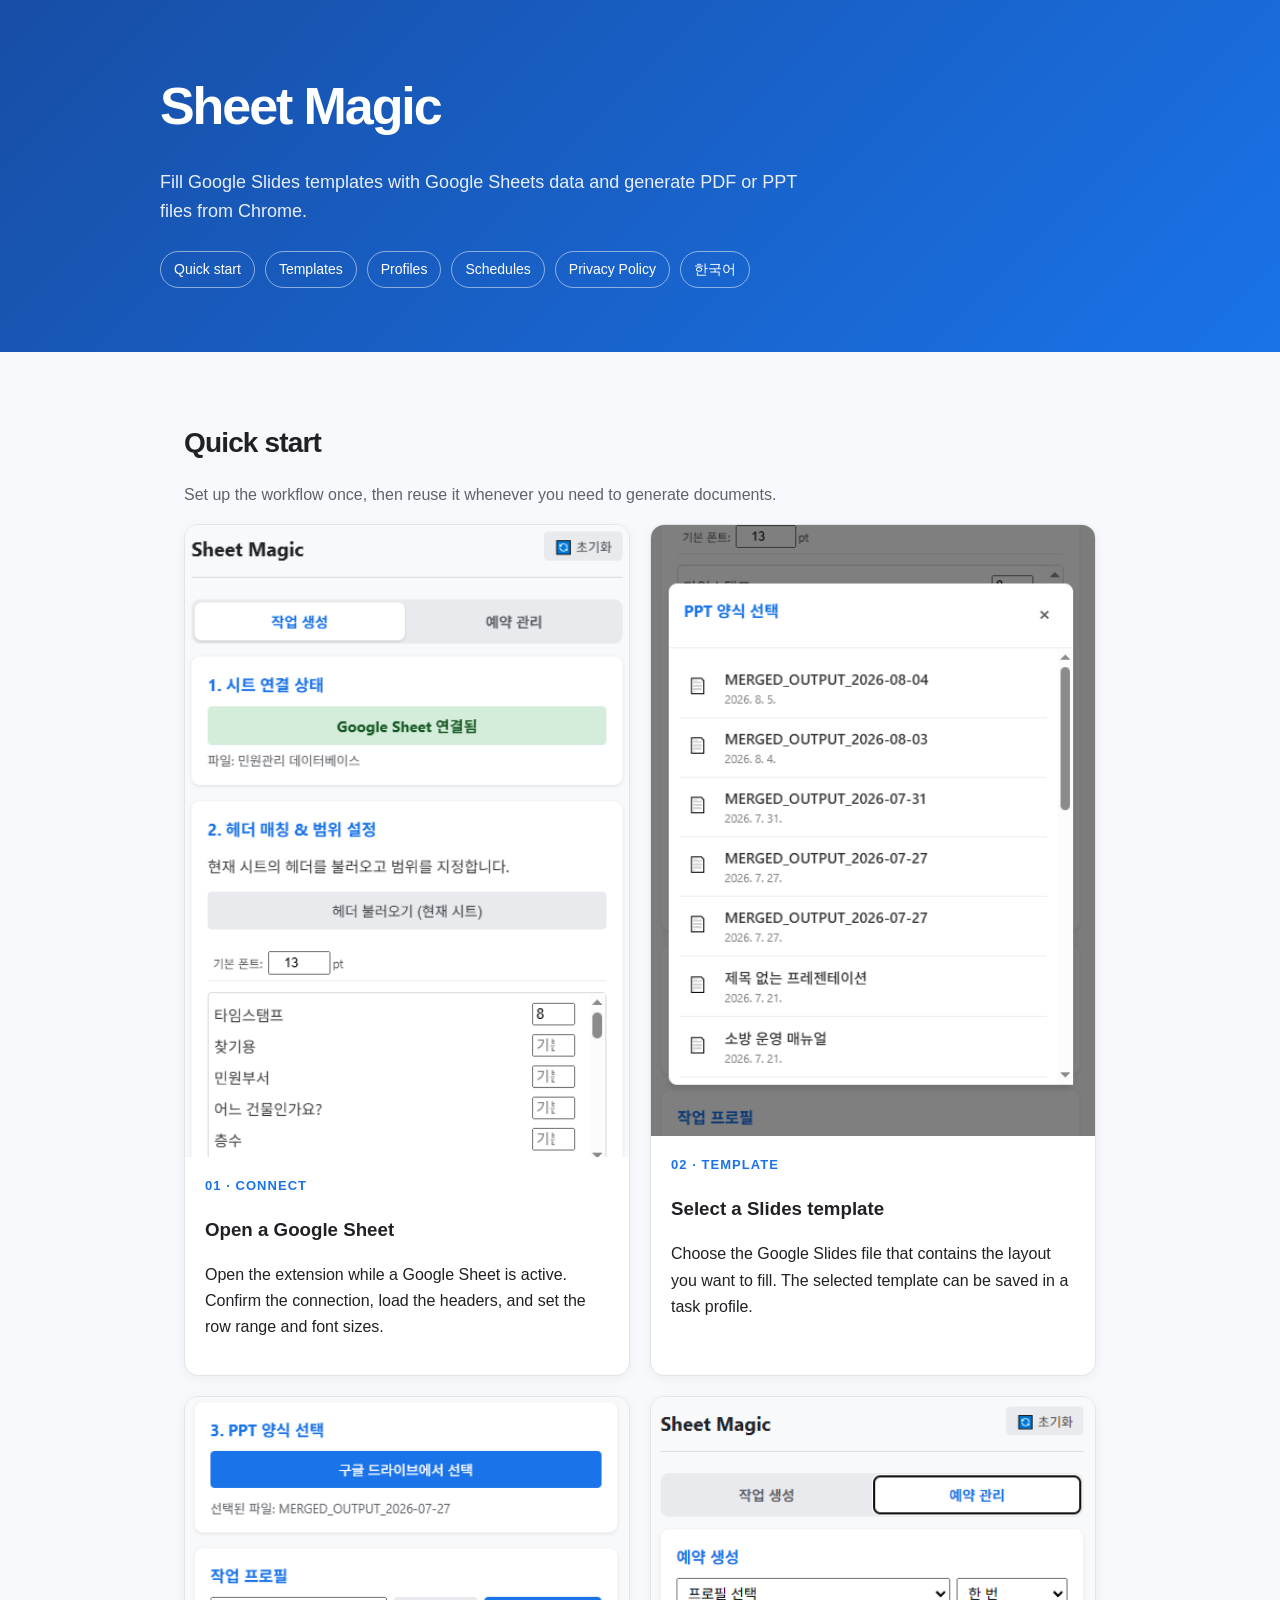
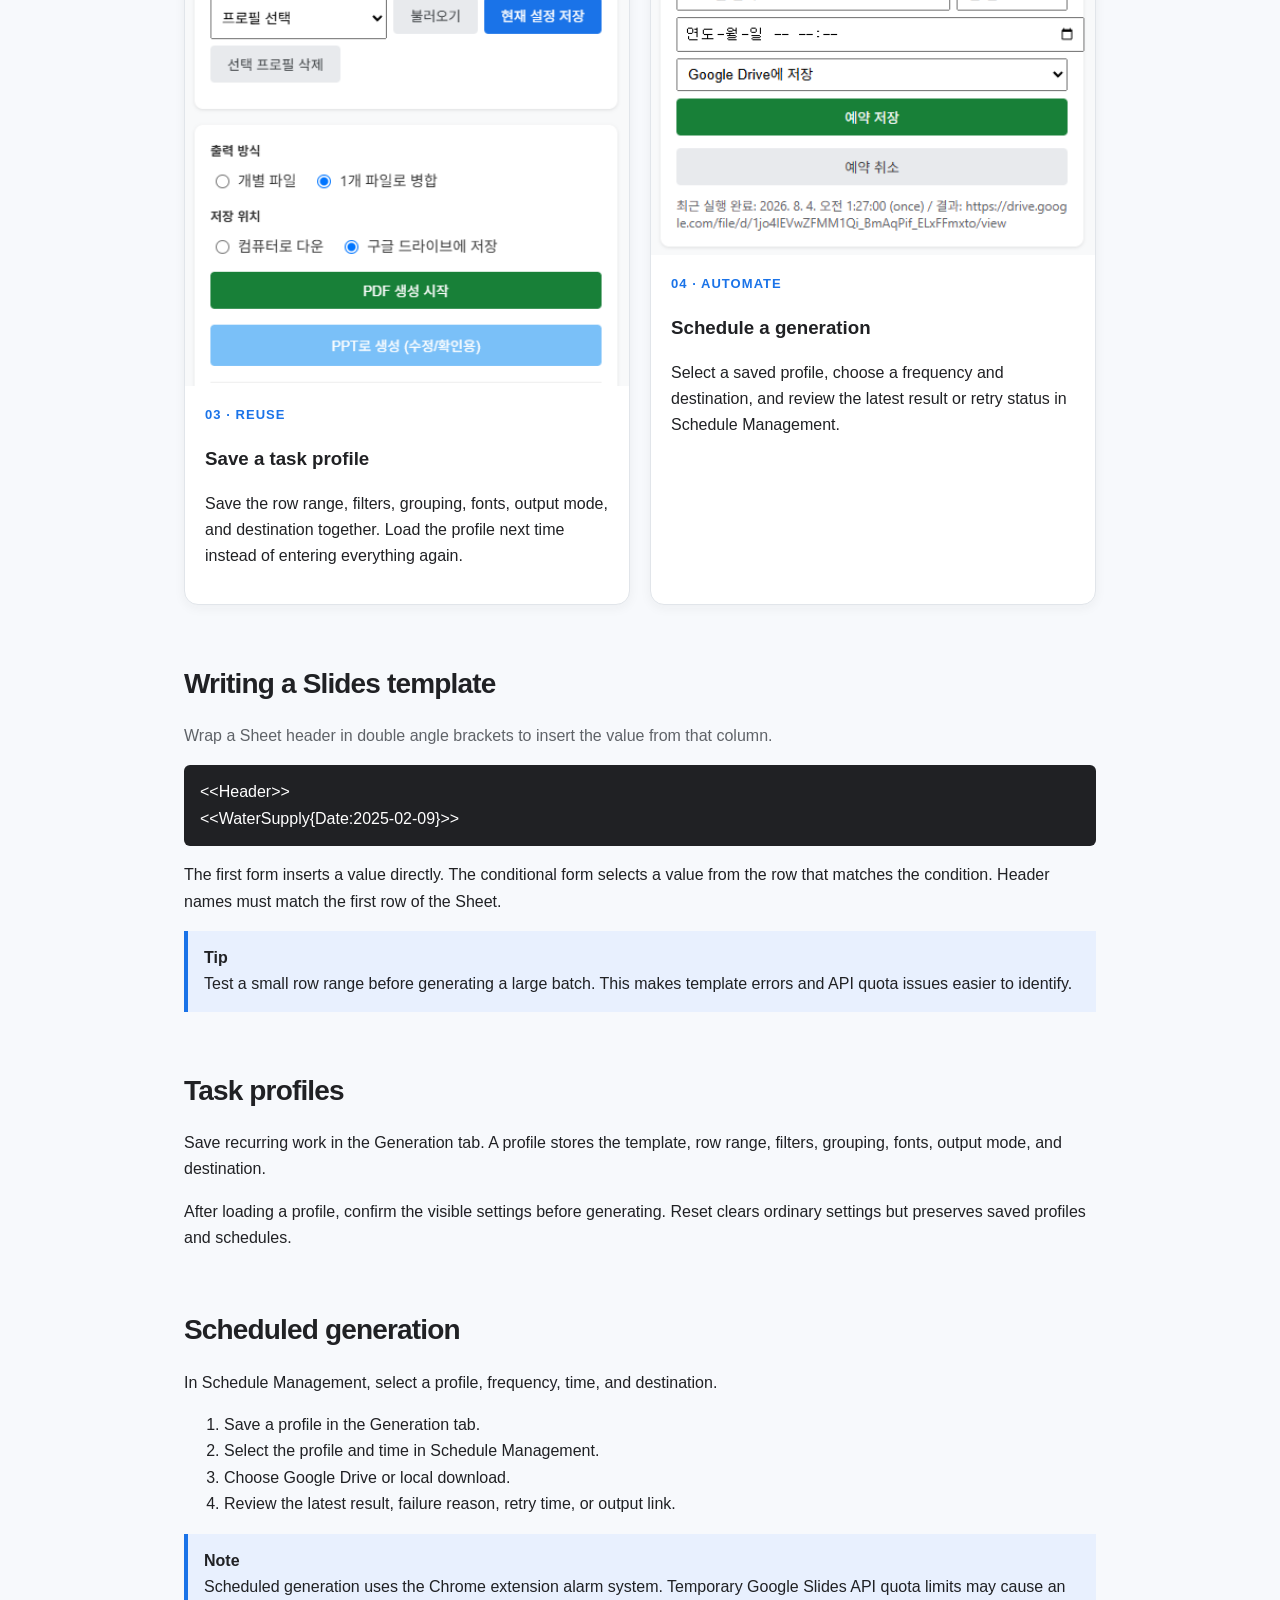
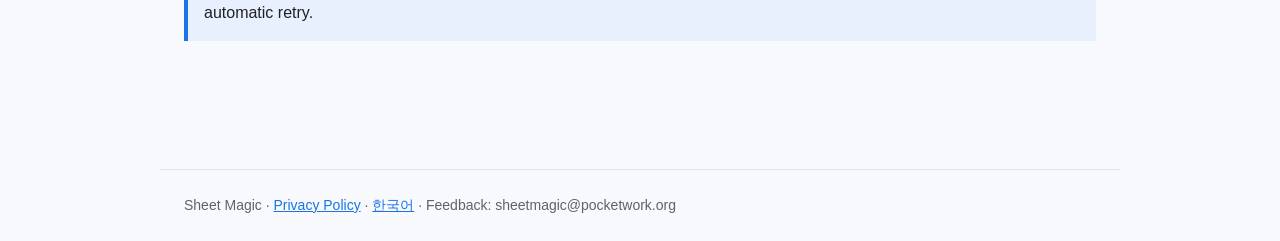
==== guide-en.html @ 7bf8c9e5 "Add guide language switch and policy links" ====
<!doctype html>
<html lang="en">
<head>
  <meta charset="utf-8"><meta name="viewport" content="width=device-width, initial-scale=1">
  <title>Sheet Magic User Guide</title>
  <style>
    :root { --blue:#1a73e8; --ink:#202124; --muted:#5f6368; --line:#e1e5ea; --soft:#f7f9fc; }
    * { box-sizing:border-box; } body { margin:0; font-family:Inter,-apple-system,BlinkMacSystemFont,"Segoe UI",sans-serif; color:var(--ink); background:var(--soft); line-height:1.65; }
    header { background:linear-gradient(135deg,#174ea6,#1a73e8); color:white; padding:64px 24px; } header>div,main,footer { max-width:960px; margin:auto; }
    h1 { margin:0 0 12px; font-size:clamp(32px,5vw,52px); letter-spacing:-.04em; } header p { max-width:650px; font-size:18px; opacity:.9; }
    nav { display:flex; flex-wrap:wrap; gap:10px; margin-top:24px; } nav a { color:white; text-decoration:none; border:1px solid #ffffff80; border-radius:999px; padding:6px 13px; font-size:14px; }
    main { padding:44px 24px 72px; } section { margin-bottom:56px; } h2 { font-size:28px; letter-spacing:-.03em; margin-bottom:10px; } h3 { margin-bottom:6px; }
    .lead { color:var(--muted); } .steps { display:grid; grid-template-columns:repeat(2,minmax(0,1fr)); gap:20px; } .step { background:#fff; border:1px solid var(--line); border-radius:14px; overflow:hidden; box-shadow:0 3px 12px #2021240d; }
    .step img { display:block; width:100%; } .copy { padding:18px 20px; } .number { color:var(--blue); font-weight:700; font-size:13px; letter-spacing:.08em; } .note { background:#e8f0fe; border-left:4px solid var(--blue); padding:14px 16px; }
    .tag { background:#202124; color:#fff; border-radius:6px; padding:14px 16px; overflow:auto; } footer { border-top:1px solid var(--line); padding:24px; color:var(--muted); font-size:14px; } footer a { color:var(--blue); }
    @media (max-width:680px) { .steps { grid-template-columns:1fr; } }
  </style>
</head>
<body>
  <header><div><h1>Sheet Magic</h1><p>Fill Google Slides templates with Google Sheets data and generate PDF or PPT files from Chrome.</p><nav><a href="#quick-start">Quick start</a><a href="#template">Templates</a><a href="#profile">Profiles</a><a href="#schedule">Schedules</a><a href="privacy-policy.html">Privacy Policy</a><a href="guide.html">한국어</a></nav></div></header>
  <main>
    <section id="quick-start"><h2>Quick start</h2><p class="lead">Set up the workflow once, then reuse it whenever you need to generate documents.</p><div class="steps">
      <article class="step"><img src="images/01-generation.png" alt="Sheet Magic generation screen"><div class="copy"><div class="number">01 · CONNECT</div><h3>Open a Google Sheet</h3><p>Open the extension while a Google Sheet is active. Confirm the connection, load the headers, and set the row range and font sizes.</p></div></article>
      <article class="step"><img src="images/03-template.png" alt="Google Drive template picker"><div class="copy"><div class="number">02 · TEMPLATE</div><h3>Select a Slides template</h3><p>Choose the Google Slides file that contains the layout you want to fill. The selected template can be saved in a task profile.</p></div></article>
      <article class="step"><img src="images/02-profile.png" alt="Sheet Magic task profile screen"><div class="copy"><div class="number">03 · REUSE</div><h3>Save a task profile</h3><p>Save the row range, filters, grouping, fonts, output mode, and destination together. Load the profile next time instead of entering everything again.</p></div></article>
      <article class="step"><img src="images/04-schedule.png" alt="Sheet Magic schedule screen"><div class="copy"><div class="number">04 · AUTOMATE</div><h3>Schedule a generation</h3><p>Select a saved profile, choose a frequency and destination, and review the latest result or retry status in Schedule Management.</p></div></article>
    </div></section>
    <section id="template"><h2>Writing a Slides template</h2><p class="lead">Wrap a Sheet header in double angle brackets to insert the value from that column.</p><div class="tag">&lt;&lt;Header&gt;&gt;<br>&lt;&lt;WaterSupply{Date:2025-02-09}&gt;&gt;</div><p>The first form inserts a value directly. The conditional form selects a value from the row that matches the condition. Header names must match the first row of the Sheet.</p><div class="note"><strong>Tip</strong><br>Test a small row range before generating a large batch. This makes template errors and API quota issues easier to identify.</div></section>
    <section id="profile"><h2>Task profiles</h2><p>Save recurring work in the Generation tab. A profile stores the template, row range, filters, grouping, fonts, output mode, and destination.</p><p>After loading a profile, confirm the visible settings before generating. Reset clears ordinary settings but preserves saved profiles and schedules.</p></section>
    <section id="schedule"><h2>Scheduled generation</h2><p>In Schedule Management, select a profile, frequency, time, and destination.</p><ol><li>Save a profile in the Generation tab.</li><li>Select the profile and time in Schedule Management.</li><li>Choose Google Drive or local download.</li><li>Review the latest result, failure reason, retry time, or output link.</li></ol><div class="note"><strong>Note</strong><br>Scheduled generation uses the Chrome extension alarm system. Temporary Google Slides API quota limits may cause an automatic retry.</div></section>
  </main>
  <footer>Sheet Magic · <a href="privacy-policy.html">Privacy Policy</a> · <a href="guide.html">한국어</a> · Feedback: sheetmagic@pocketwork.org</footer>
</body>
</html>
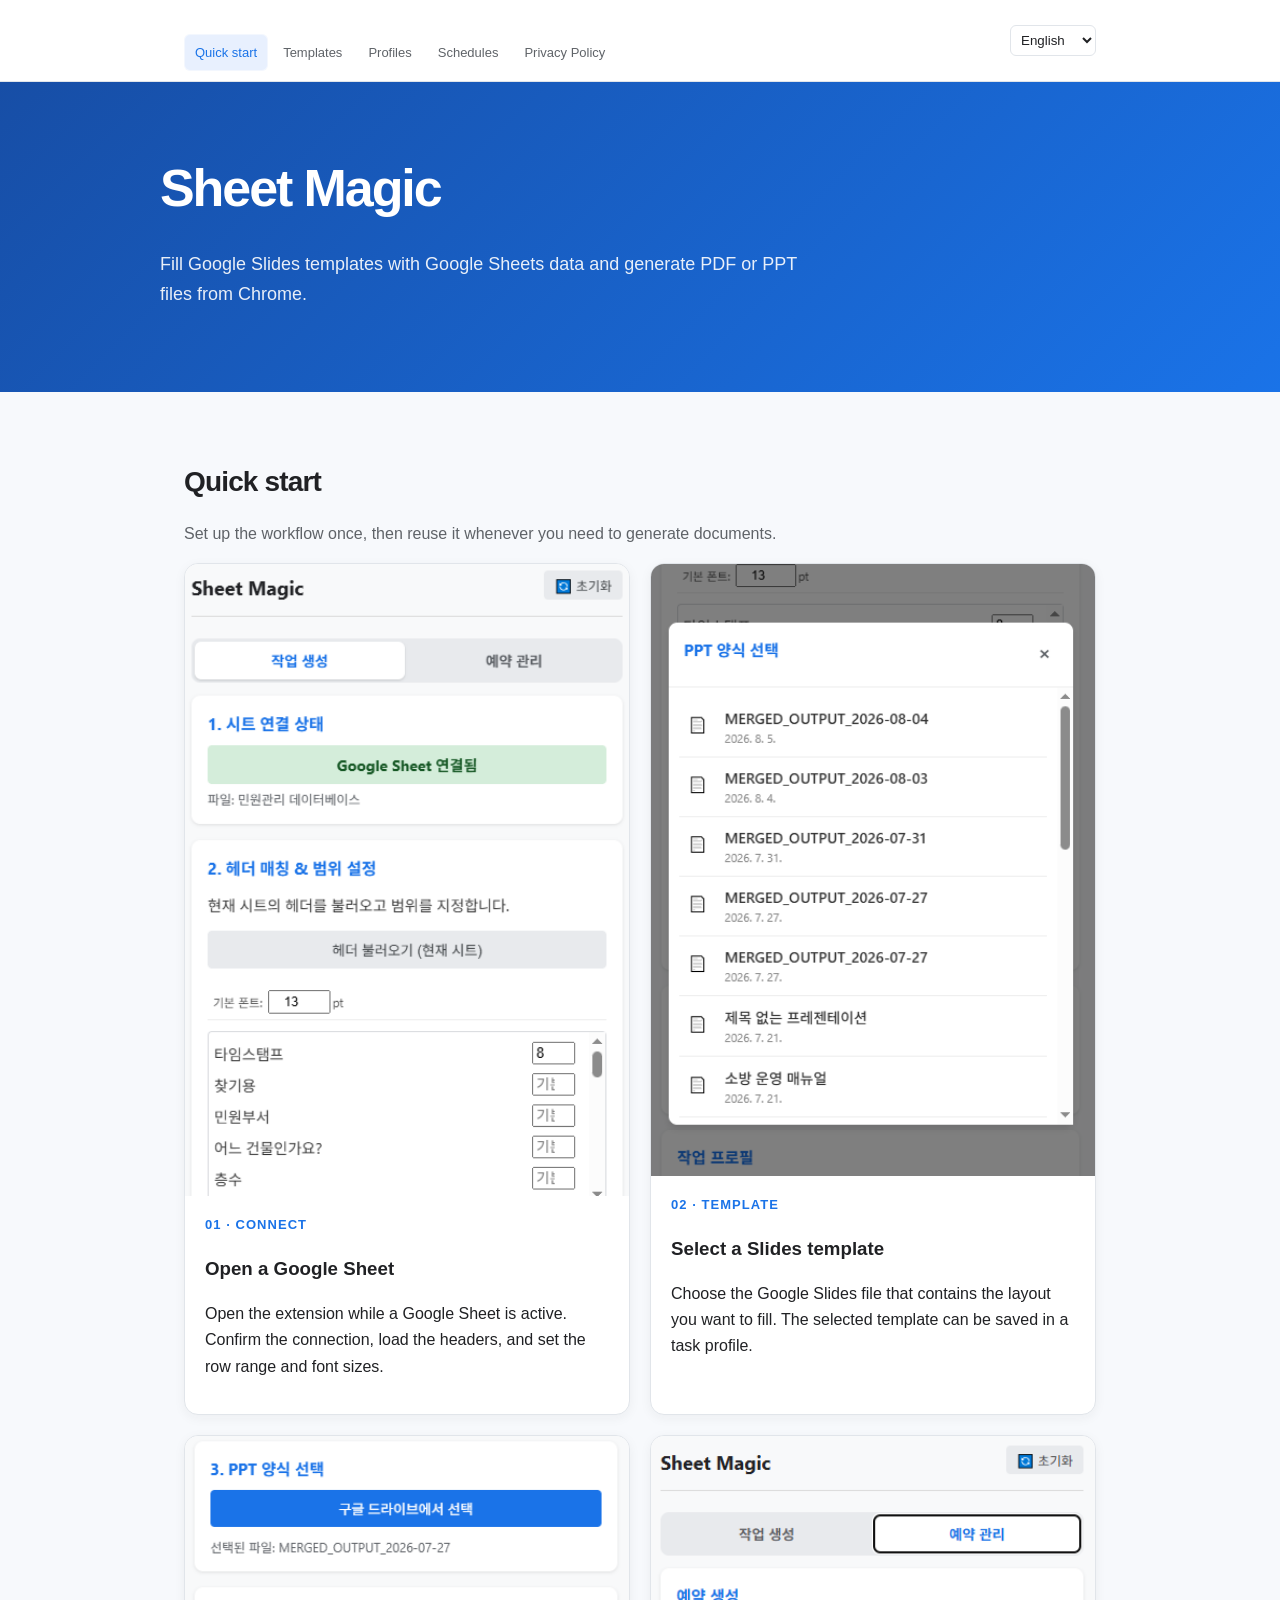
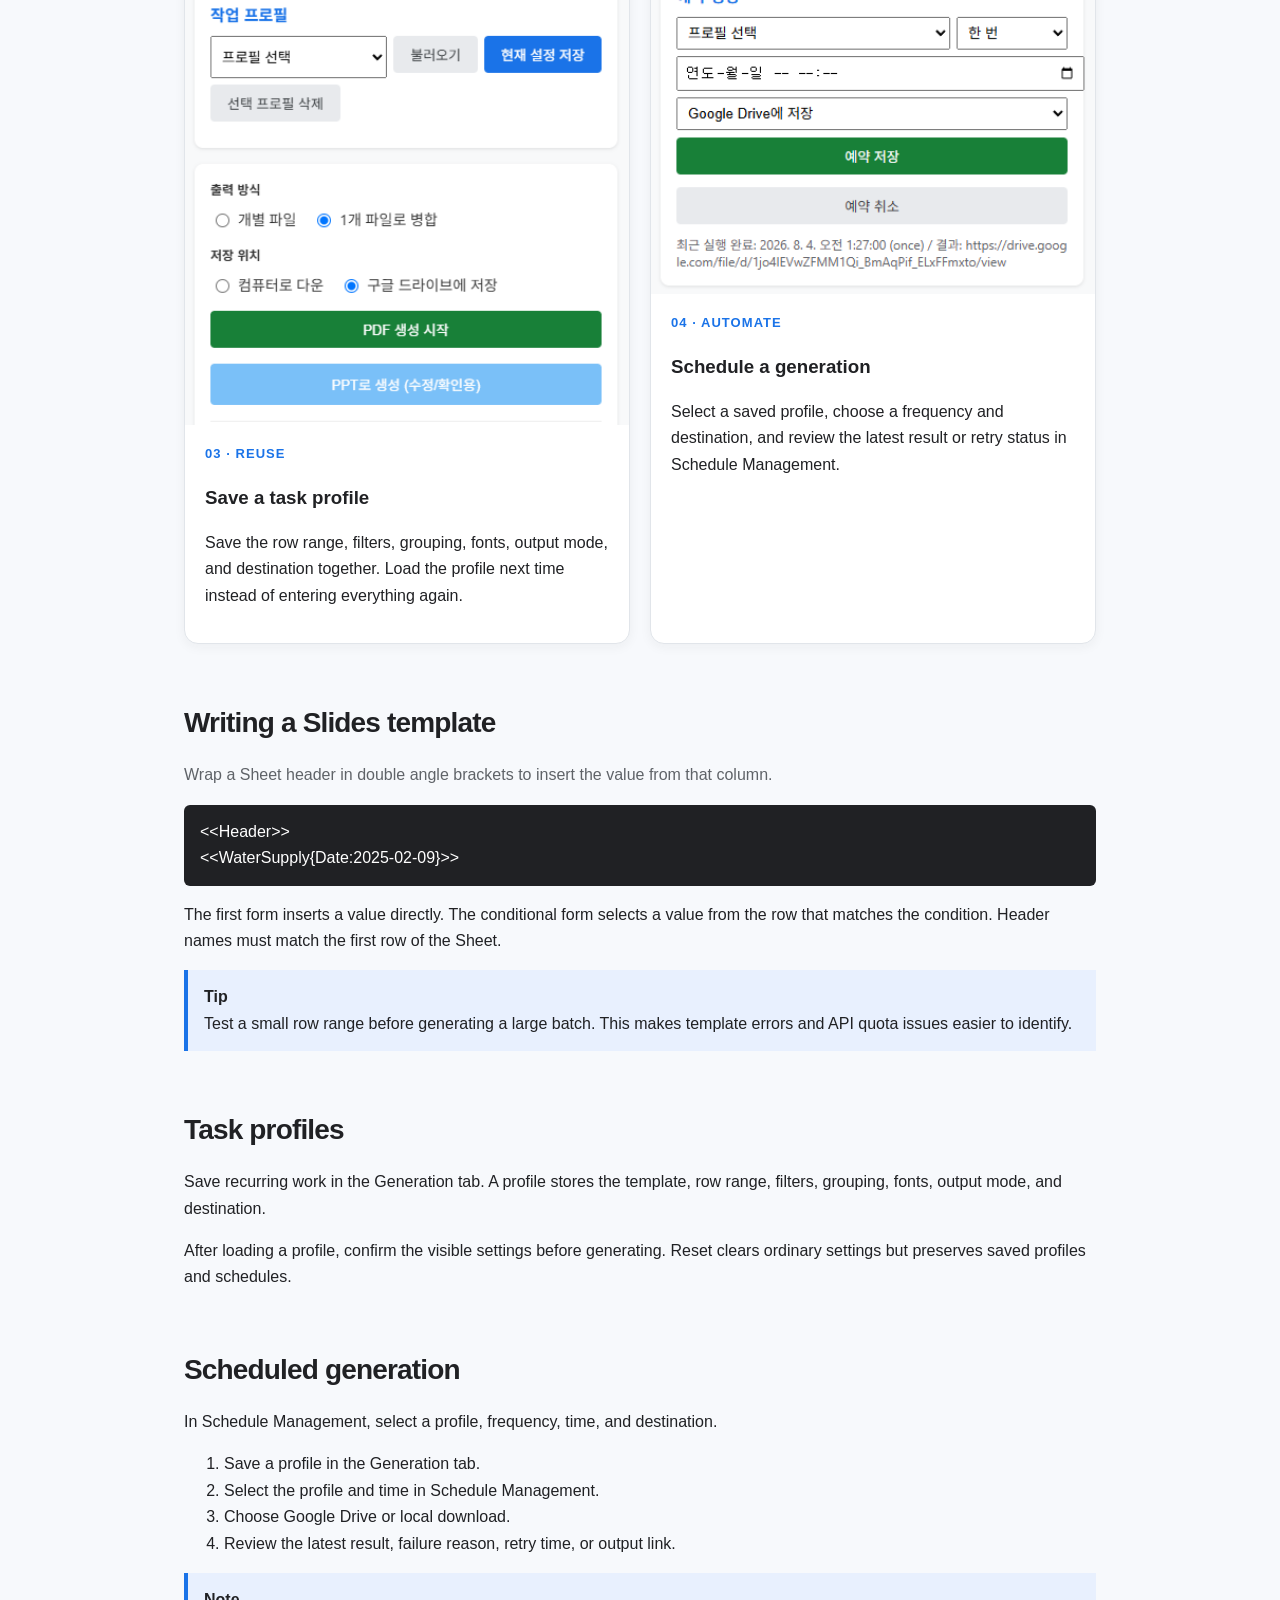
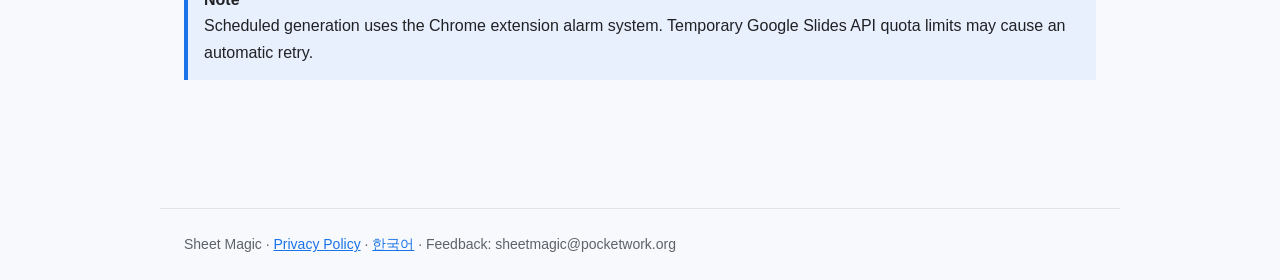
==== commit 49aad0dd: "Add multilingual guide and privacy navigation" ====
--- a/guide-en.html
+++ b/guide-en.html
@@ -14,10 +14,12 @@
     .step img { display:block; width:100%; } .copy { padding:18px 20px; } .number { color:var(--blue); font-weight:700; font-size:13px; letter-spacing:.08em; } .note { background:#e8f0fe; border-left:4px solid var(--blue); padding:14px 16px; }
     .tag { background:#202124; color:#fff; border-radius:6px; padding:14px 16px; overflow:auto; } footer { border-top:1px solid var(--line); padding:24px; color:var(--muted); font-size:14px; } footer a { color:var(--blue); }
     @media (max-width:680px) { .steps { grid-template-columns:1fr; } }
+    .site-header { background:#fff; border-bottom:1px solid var(--line); } .site-bar { max-width:960px; margin:auto; padding:10px 24px; display:flex; align-items:center; gap:8px; } .site-tabs { display:flex; gap:4px; overflow:auto; flex:1; } .site-tabs a { color:var(--muted); text-decoration:none; padding:7px 10px; border-radius:6px; white-space:nowrap; font-size:13px; } .site-tabs a:hover,.site-tabs a.active { color:var(--blue); background:#e8f0fe; } .language-select { flex:0 0 auto; border:1px solid var(--line); border-radius:6px; padding:6px; color:var(--ink); background:white; }
   </style>
 </head>
 <body>
-  <header><div><h1>Sheet Magic</h1><p>Fill Google Slides templates with Google Sheets data and generate PDF or PPT files from Chrome.</p><nav><a href="#quick-start">Quick start</a><a href="#template">Templates</a><a href="#profile">Profiles</a><a href="#schedule">Schedules</a><a href="privacy-policy.html">Privacy Policy</a><a href="guide.html">한국어</a></nav></div></header>
+  <div class="site-header"><div class="site-bar"><nav class="site-tabs"><a href="#quick-start" class="active">Quick start</a><a href="#template">Templates</a><a href="#profile">Profiles</a><a href="#schedule">Schedules</a><a href="privacy-policy.html">Privacy Policy</a></nav><select class="language-select" aria-label="Language" onchange="if(this.value) location.href=this.value"><option value="guide.html">한국어</option><option value="guide-en.html" selected>English</option><option value="guide-ja.html">日本語</option><option value="guide-ru.html">Русский</option><option value="guide-zh.html">简体中文</option></select></div></div>
+  <header><div><h1>Sheet Magic</h1><p>Fill Google Slides templates with Google Sheets data and generate PDF or PPT files from Chrome.</p></div></header>
   <main>
     <section id="quick-start"><h2>Quick start</h2><p class="lead">Set up the workflow once, then reuse it whenever you need to generate documents.</p><div class="steps">
       <article class="step"><img src="images/01-generation.png" alt="Sheet Magic generation screen"><div class="copy"><div class="number">01 · CONNECT</div><h3>Open a Google Sheet</h3><p>Open the extension while a Google Sheet is active. Confirm the connection, load the headers, and set the row range and font sizes.</p></div></article>
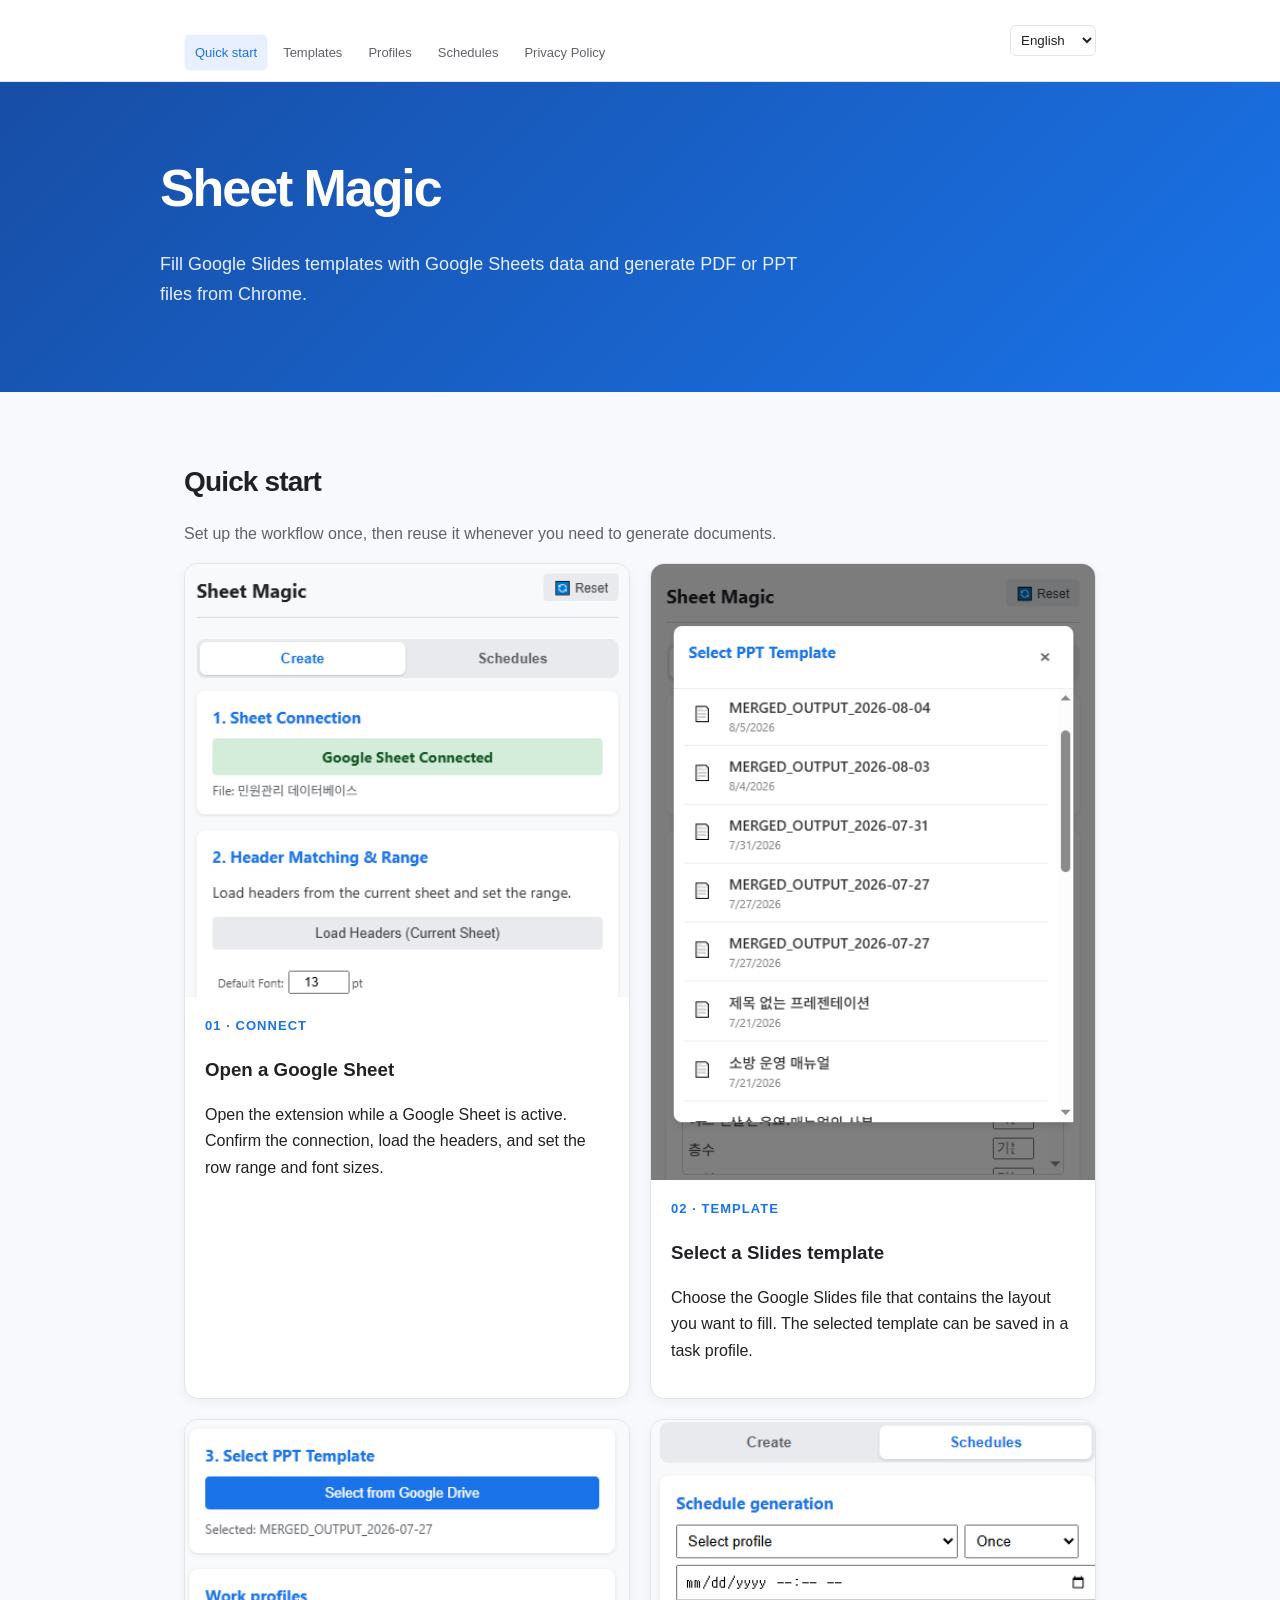
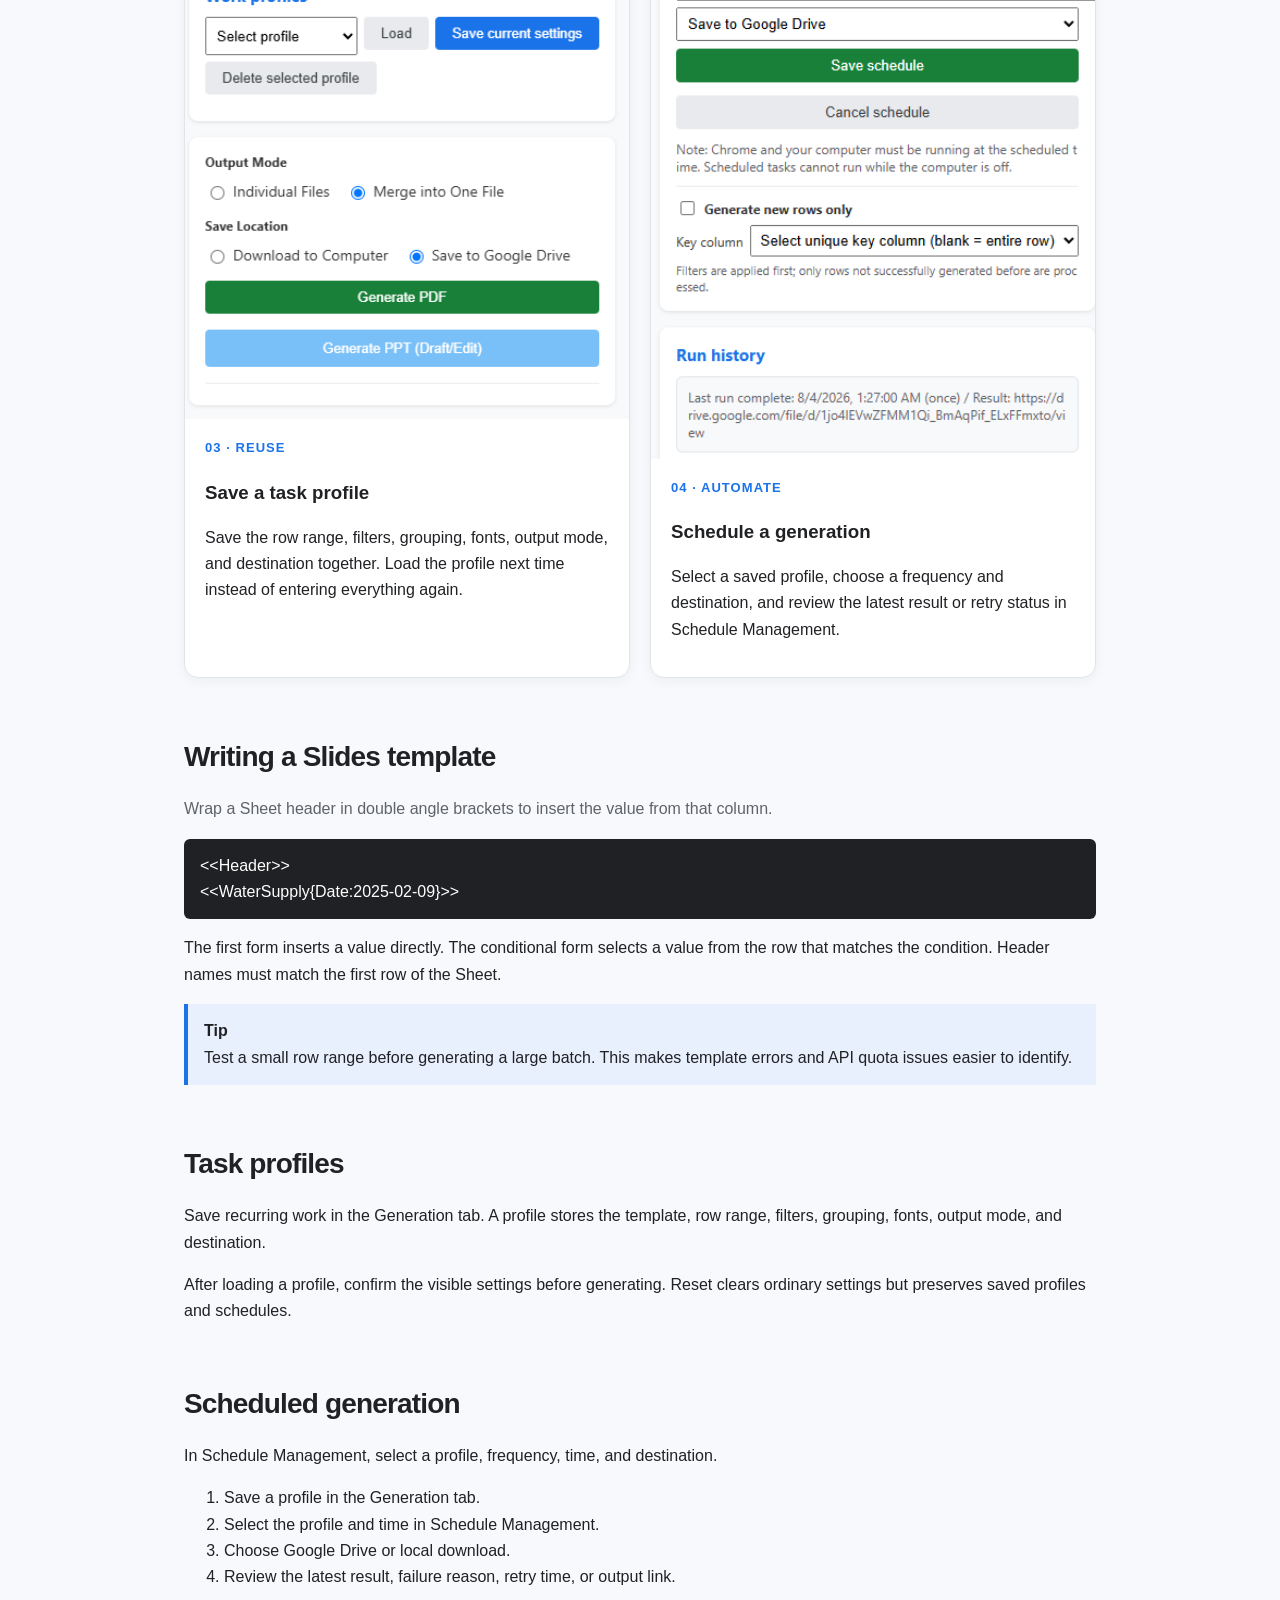
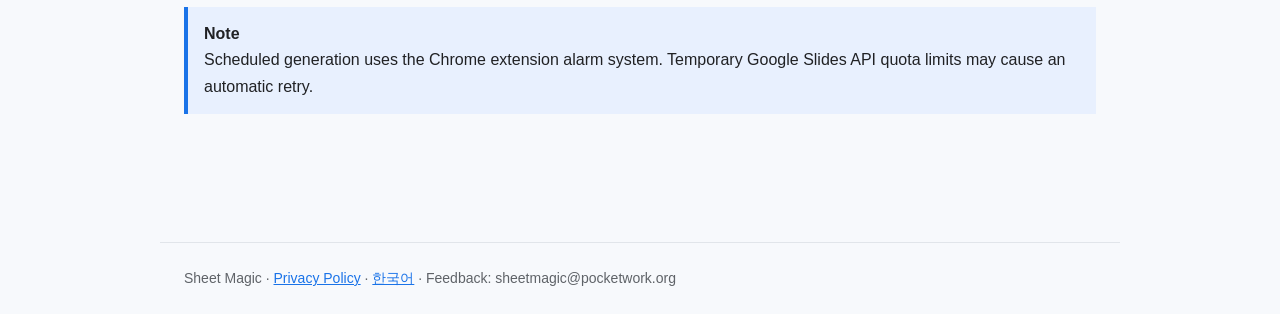
==== commit 0e8030d1: "Add localized guide screenshots" ====
--- a/guide-en.html
+++ b/guide-en.html
@@ -14,6 +14,10 @@
     .step img { display:block; width:100%; } .copy { padding:18px 20px; } .number { color:var(--blue); font-weight:700; font-size:13px; letter-spacing:.08em; } .note { background:#e8f0fe; border-left:4px solid var(--blue); padding:14px 16px; }
     .tag { background:#202124; color:#fff; border-radius:6px; padding:14px 16px; overflow:auto; } footer { border-top:1px solid var(--line); padding:24px; color:var(--muted); font-size:14px; } footer a { color:var(--blue); }
     @media (max-width:680px) { .steps { grid-template-columns:1fr; } }
+    html[lang="en"] img[src$="01-generation.png"] { content:url("images/en-01-generation.png"); }
+    html[lang="en"] img[src$="03-template.png"] { content:url("images/en-02-template-modal.png"); }
+    html[lang="en"] img[src$="02-profile.png"] { content:url("images/en-03-profile.png"); }
+    html[lang="en"] img[src$="04-schedule.png"] { content:url("images/en-04-schedule.png"); }
     .site-header { background:#fff; border-bottom:1px solid var(--line); } .site-bar { max-width:960px; margin:auto; padding:10px 24px; display:flex; align-items:center; gap:8px; } .site-tabs { display:flex; gap:4px; overflow:auto; flex:1; } .site-tabs a { color:var(--muted); text-decoration:none; padding:7px 10px; border-radius:6px; white-space:nowrap; font-size:13px; } .site-tabs a:hover,.site-tabs a.active { color:var(--blue); background:#e8f0fe; } .language-select { flex:0 0 auto; border:1px solid var(--line); border-radius:6px; padding:6px; color:var(--ink); background:white; }
   </style>
 </head>
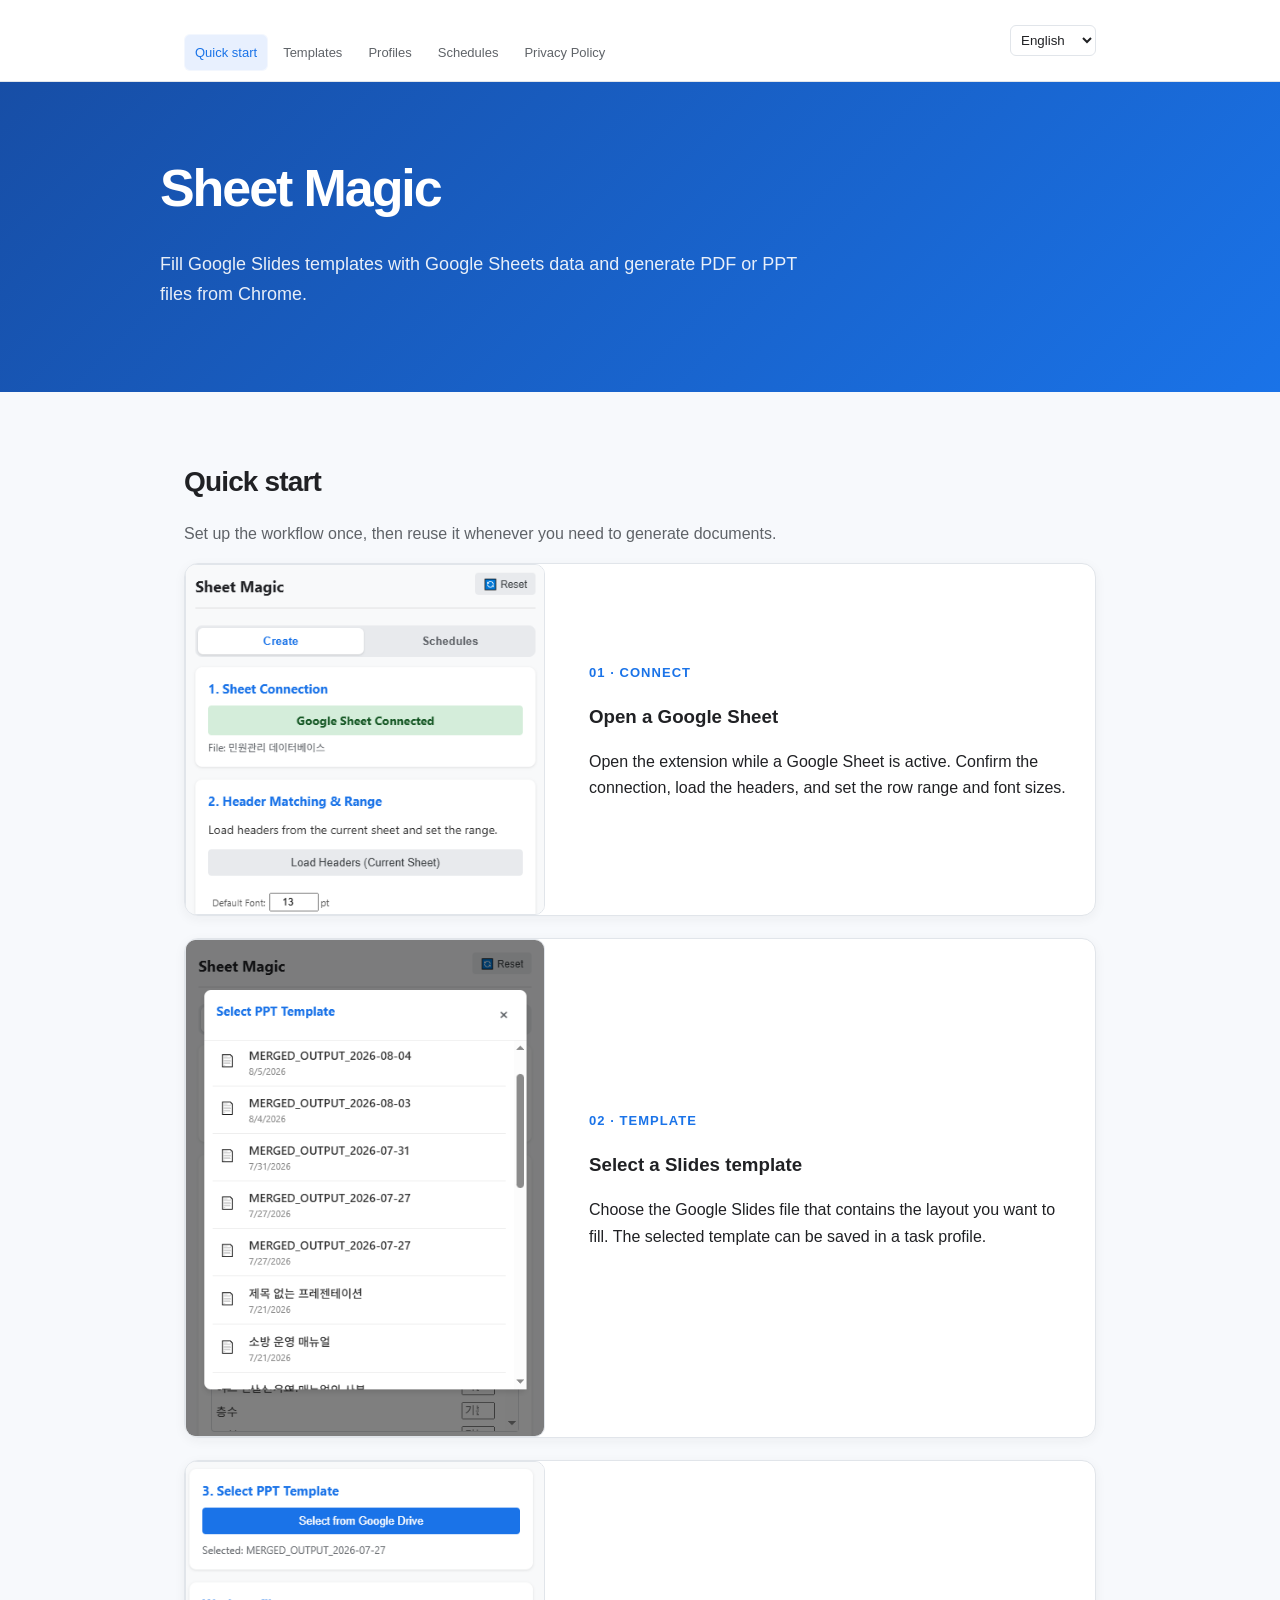
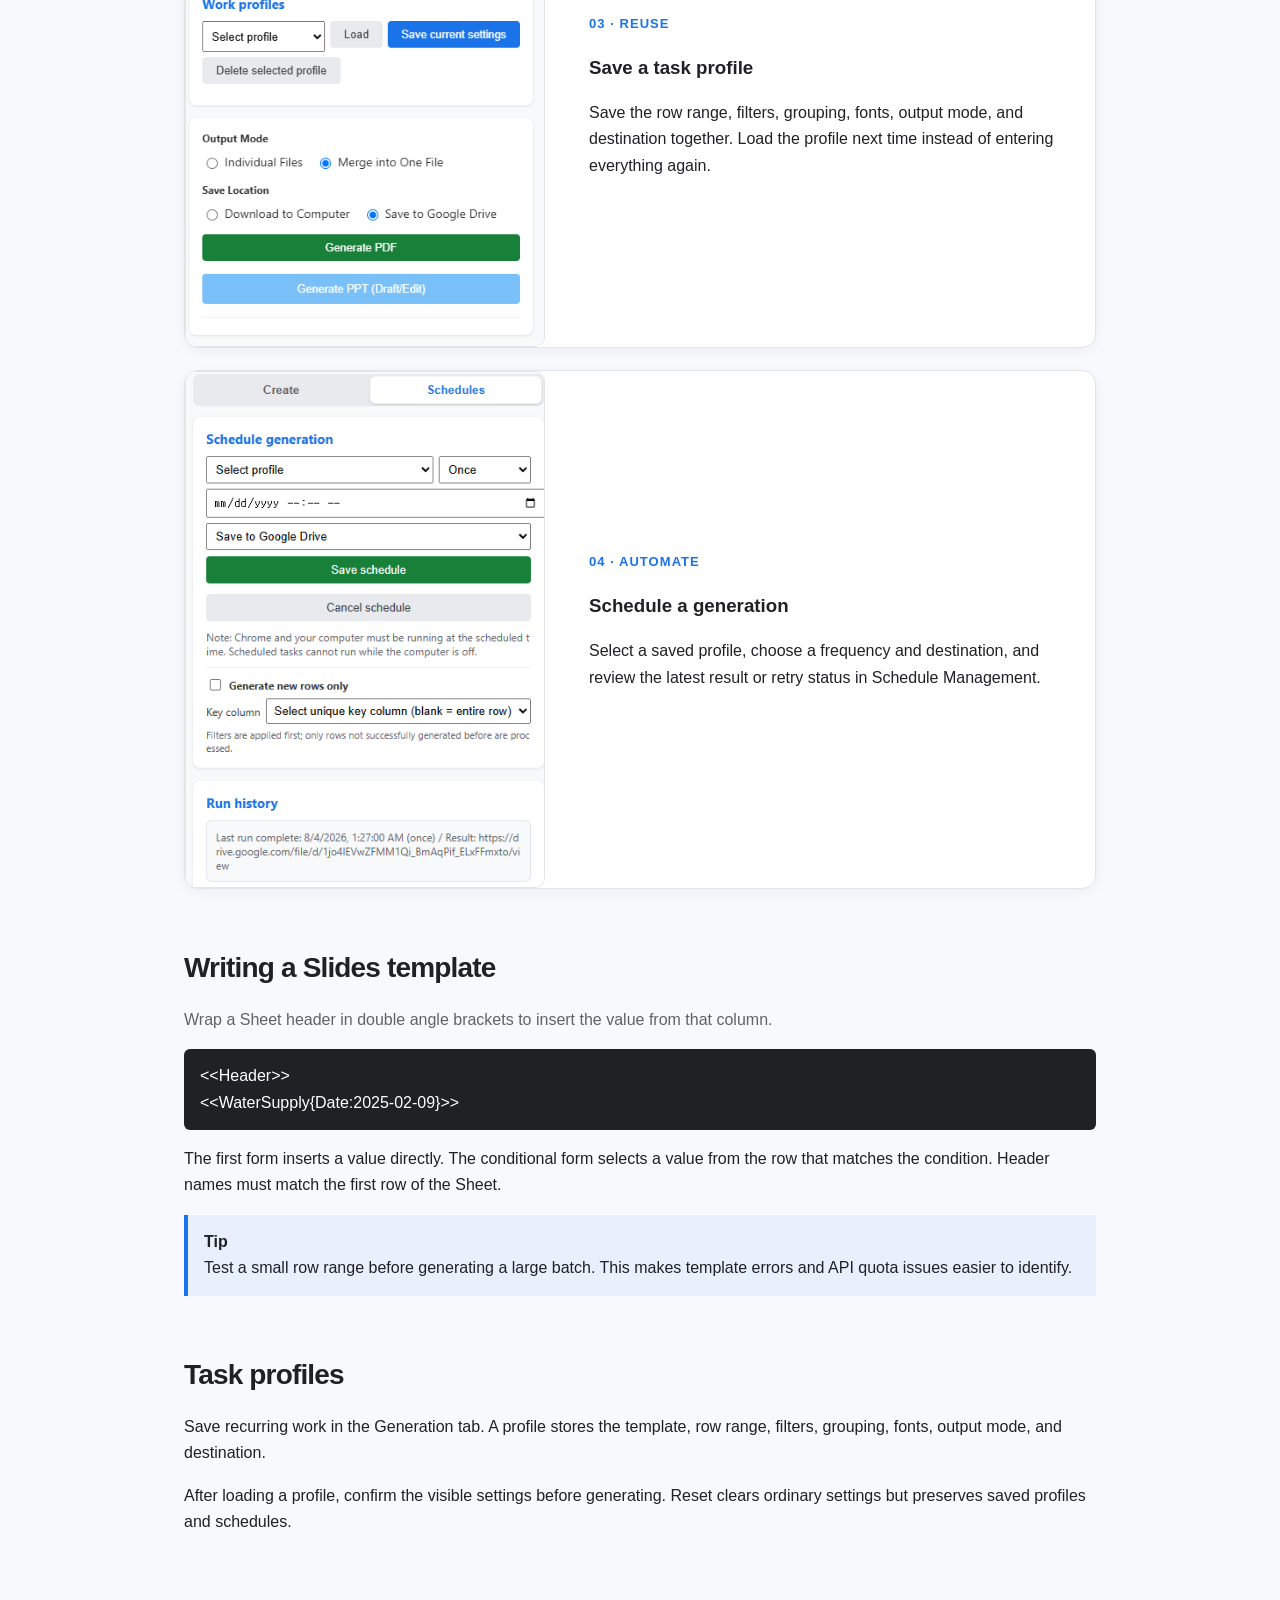
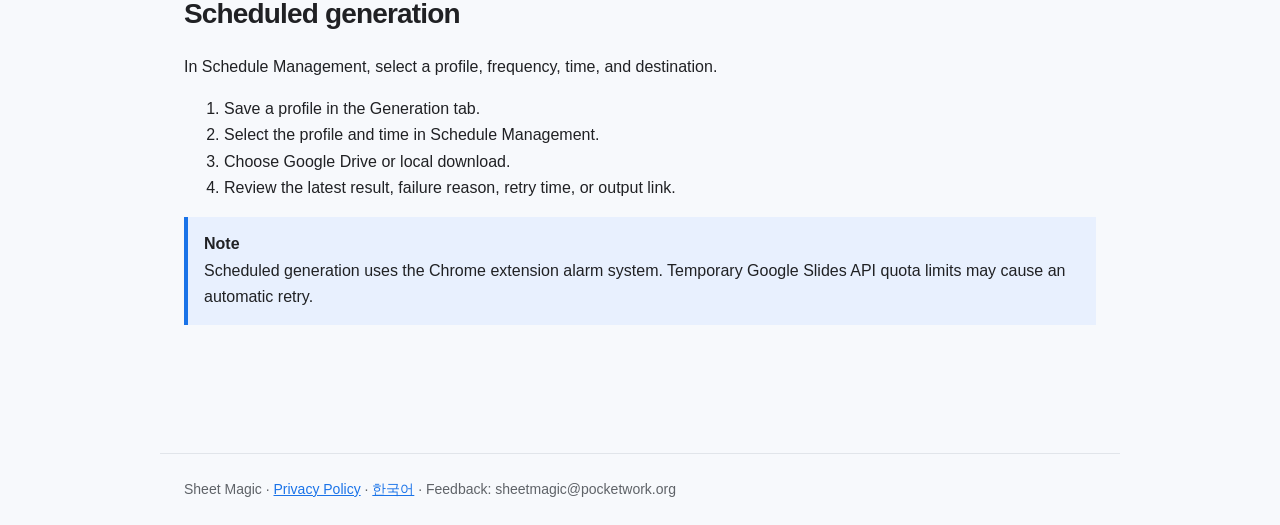
==== commit 725389b5: "Unify English guide card layout" ====
--- a/guide-en.html
+++ b/guide-en.html
@@ -10,8 +10,8 @@
     h1 { margin:0 0 12px; font-size:clamp(32px,5vw,52px); letter-spacing:-.04em; } header p { max-width:650px; font-size:18px; opacity:.9; }
     nav { display:flex; flex-wrap:wrap; gap:10px; margin-top:24px; } nav a { color:white; text-decoration:none; border:1px solid #ffffff80; border-radius:999px; padding:6px 13px; font-size:14px; }
     main { padding:44px 24px 72px; } section { margin-bottom:56px; } h2 { font-size:28px; letter-spacing:-.03em; margin-bottom:10px; } h3 { margin-bottom:6px; }
-    .lead { color:var(--muted); } .steps { display:grid; grid-template-columns:repeat(2,minmax(0,1fr)); gap:20px; } .step { background:#fff; border:1px solid var(--line); border-radius:14px; overflow:hidden; box-shadow:0 3px 12px #2021240d; }
-    .step img { display:block; width:100%; } .copy { padding:18px 20px; } .number { color:var(--blue); font-weight:700; font-size:13px; letter-spacing:.08em; } .note { background:#e8f0fe; border-left:4px solid var(--blue); padding:14px 16px; }
+    .lead { color:var(--muted); } .steps { display:grid; gap:22px; } .step { display:grid; grid-template-columns:minmax(220px,360px) 1fr; gap:24px; align-items:center; background:#fff; border:1px solid var(--line); border-radius:14px; overflow:hidden; box-shadow:0 3px 12px #2021240d; }
+    .step img { display:block; width:100%; border:1px solid var(--line); border-radius:10px; } .copy { padding:18px 20px; } .number { color:var(--blue); font-weight:700; font-size:13px; letter-spacing:.08em; } .note { background:#e8f0fe; border-left:4px solid var(--blue); padding:14px 16px; }
     .tag { background:#202124; color:#fff; border-radius:6px; padding:14px 16px; overflow:auto; } footer { border-top:1px solid var(--line); padding:24px; color:var(--muted); font-size:14px; } footer a { color:var(--blue); }
     @media (max-width:680px) { .steps { grid-template-columns:1fr; } }
     html[lang="en"] img[src$="01-generation.png"] { content:url("images/en-01-generation.png"); }
